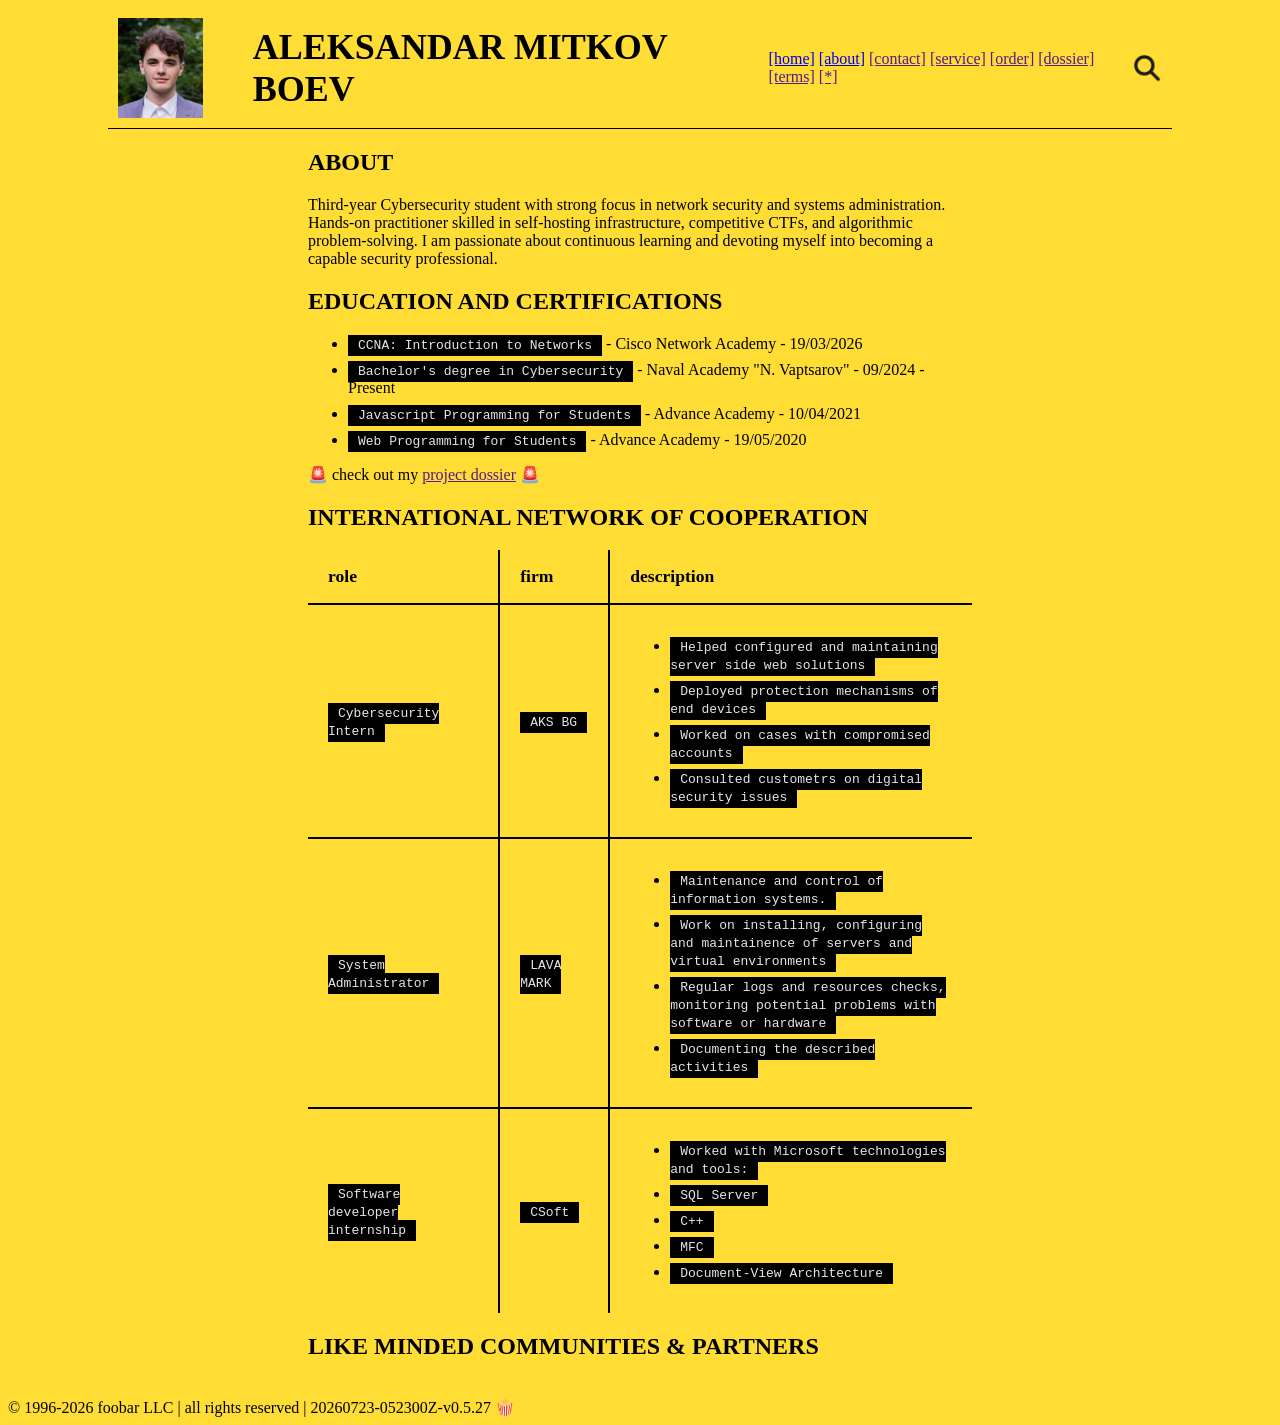
==== about.html @ 9f3da27f "added about.html" ====
<!DOCTYPE html>
<html lang="en">
    <head>
        <meta charset="UTF-8">
        <meta name="viewport" content="width=device-width, initial-scale=1.0">
        <title>Document</title>
        <link rel="stylesheet" href="./assets/css/style.css">
    </head>
    <body>
        <header>
            <div class="header-item logo">
                <img src="./assets/img/Aleksandar_Boev.png" alt="Aleksandar_Boev" class="logo-img">
                <span class="logo-text">Aleksandar Mitkov Boev</span>
            </div>
            <nav class "header-item">
                <ul>
                    <li class="nav-item"><a href="./index.html">[home]</a></li>
                    <li class="nav-item"><a href="./about.html">[about]</a></li>
                    <li class="nav-item"><a href="">[contact]</a></li>
                    <li class="nav-item"><a href="">[service]</a></li>
                    <li class="nav-item"><a href="">[order]</a></li>
                    <li class="nav-item"><a href="">[dossier]</a></li>
                    <li class="nav-item"><a href="">[terms]</a></li>
                    <li class="nav-item"><a href="">[*]</a></li>
                </ul>
                <img src="./assets/img/search.png" alt="search" class="nav-item search">
            </nav>
        </header>

        <div class="main">
            <h2>
                about
            </h2>
            <p class="main-about">
                Third-year Cybersecurity student with strong focus in network security and systems 
                administration. Hands-on practitioner skilled in self-hosting infrastructure, 
                competitive CTFs, and algorithmic problem-solving. I am passionate about continuous 
                learning and devoting myself into becoming a capable security professional.
            </p>  
            <h2>
                education and certifications
            </h2>
            <ul class="main-list">
                <li>
                    <code>CCNA: Introduction to Networks</code> - Cisco Network Academy - 19/03/2026
                </li>
                <li>
                    <code>Bachelor's degree in Cybersecurity</code> - Naval Academy "N. Vaptsarov" -
                    09/2024 - Present
                </li>
                <li><code>Javascript Programming for Students</code> - Advance Academy - 10/04/2021</li>
                <li><code>Web Programming for Students</code> - Advance Academy - 19/05/2020</li>
            </ul>
            <p>
                🚨 check out my <a href="">project dossier</a> 🚨
            </p>

            <h2>
                international network of cooperation
            </h2>
            <table class="main-work">
                <thead>
                    <tr>
                        <th>role</th>
                        <th>firm</th>
                        <th>description</th>
                    </tr>
                </thead>
                <tbody>
                    <tr>
                        <td>
                            <code>Cybersecurity Intern</code>
                        </td>
                        <td>
                            <code>
                                AKS BG
                            </code>
                        </td>
                        <td>
                            <ul>
                                <li>
                                    <code>
                                        Helped configured and maintaining server side web solutions
                                    </code>
                                </li>
                                <li>
                                    <code>
                                        Deployed protection mechanisms of end devices
                                    </code>
                                </li>
                                <li>
                                    <code>
                                        Worked on cases with compromised accounts
                                    </code>
                                </li>
                                <li>
                                    <code>
                                        Consulted custometrs on digital security issues
                                    </code>
                                </li>
                            </ul>
                        </td>
                    </tr>
                    <tr>
                        <td><code>System Administrator</code></td>
                        <td>
                            <code>LAVA MARK</code>
                        </td>
                        <td>
                            <ul>
                                <li>
                                    <code>
                                        Maintenance and control of information systems.
                                    </code>
                                </li>
                                <li>
                                    <code>
                                        Work on installing, configuring and maintainence of 
                                        servers and virtual environments
                                    </code>
                                </li>
                                <li>
                                    <code>Regular logs and resources checks, monitoring 
                                        potential problems with software or hardware</code>
                                </li>
                                <li>
                                    <code>
                                        Documenting the described activities
                                    </code>
                                </li>
                            </ul>
                        </td>
                    </tr>
                    <tr>
                        <td><code>Software developer internship</code></td>
                        <td>
                            <code>CSoft</code>
                        </td>
                        <td>
                            <ul>
                                <li><code>Worked with Microsoft technologies and tools:</code></li>
                                <li><code>SQL Server</code></li>
                                <li><code>C++</code></li>
                                <li><code>MFC</code></li>
                                <li><code>Document-View Architecture</code></li>
                            </ul>
                        </td>
                    </tr>
                </tbody>
            </table>

            <h2>
                like minded communities & Partners
            </h2>
            <img src="" alt="">
        </div>

        <footer>
            © 1996-2026 foobar LLC | all rights reserved | 20260723-052300Z-v0.5.27 🍿
        </footer>
        <script src="./assets/js/app.js"></script>
    </body>
</html>
---- assets/css/style.css ----
body {
    background: #ffdd35;
    color: #000000;
}
pre {
    margin-top: 1.6rem;
    margin-right: 0px;
    margin-bottom: 1rem;
    margin-left: 0px;
    padding: 1.6rem;
    tab-size: 2;
}
code {
    height: max-content;
    color: #ffdd35;
    padding: 3px 10px;
}
code, pre {
    background-color: #000;
    color: #e5e5e5;
}

header {
    display: flex;
    flex-direction: row;
    justify-content: space-between;
    align-items: center;
    max-width: 100%;
    height: 100px;
    margin: 0 100px 0 100px;
    padding: 10px;
    border-bottom: 1px solid #000;
}

header .logo {
    display: flex;
    align-items: center;
    justify-content: space-between;
}
header .logo .logo-text {
    text-transform: uppercase;
    font-weight: 900;
    font-size: 36px;
}
header .logo img {
    height: 100px;
    margin-right: 50px;
}

header nav {
    display: flex;
    flex-direction: row;
    align-items: center;
}
header nav ul li{
    display: inline;
}

header nav img {
    max-height: 30px;
} 

/* MAIN */

.main {
    max-width: 100%;
    margin: 0 300px;
    border-collapse: collapse;
}
.main li{
    margin: 8px 0;
}
.main h2 {
    text-transform: uppercase;
}

/* TABLE */
.main .main-work {
    width: 100%;
    border-collapse: collapse;
}

.main .main-work td,
.main .main-work th {
    border: 2px solid #000;
    padding: 16px 20px;
    text-align: left;
}

.main .main-work th:first-child,
.main .main-work td:first-child {
    border-left: none;
}

.main .main-work th:last-child,
.main .main-work td:last-child {
   border-right: none;
}

.main .main-work th {
    font-weight: bold;
    font-size: 1.1rem;
    color: #000;
    border-top: 0;
}

.main .main-work tr:last-child td {
    border-bottom: 0;
}
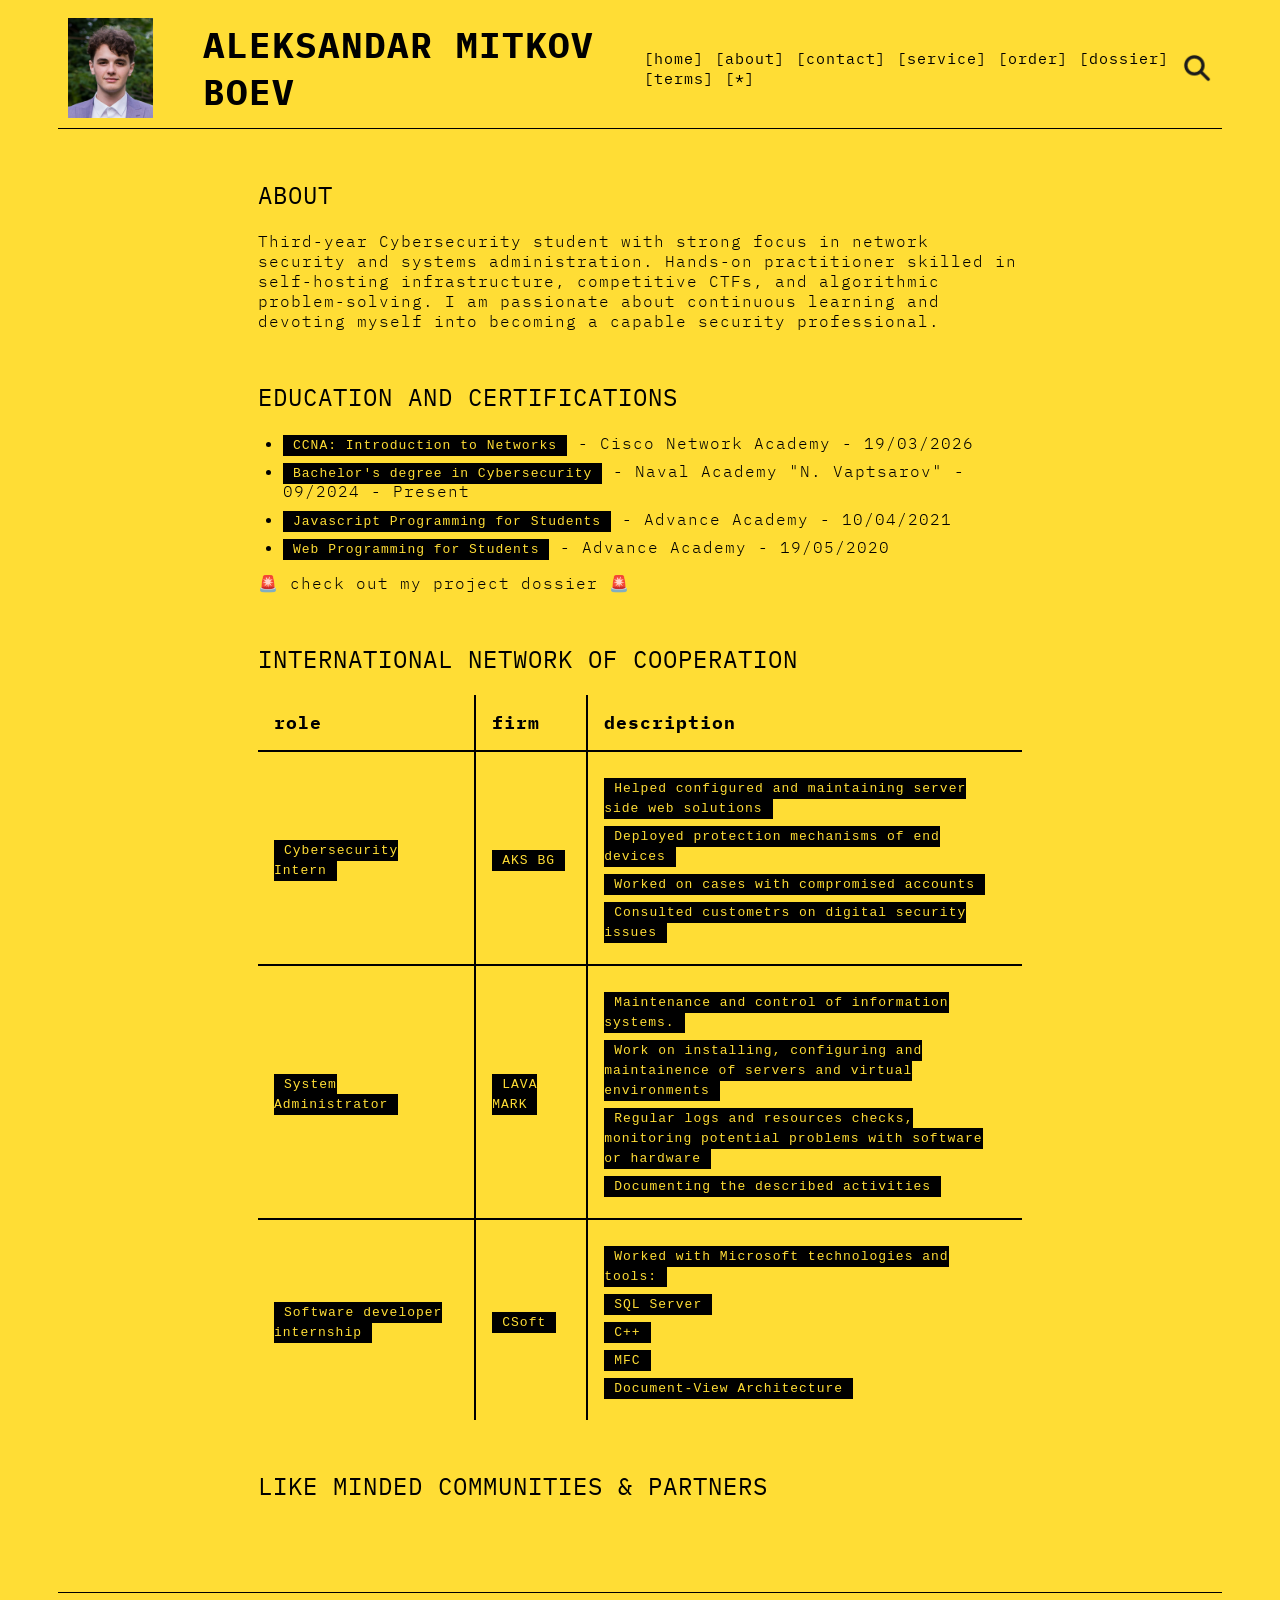
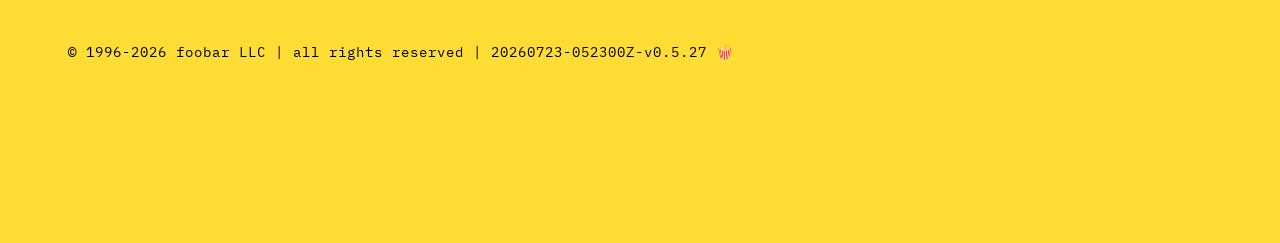
==== commit a9a5c636: "design changes" ====
--- a/about.html
+++ b/about.html
@@ -28,45 +28,49 @@
         </header>
 
         <div class="main">
-            <h2>
-                about
-            </h2>
-            <p class="main-about">
-                Third-year Cybersecurity student with strong focus in network security and systems 
-                administration. Hands-on practitioner skilled in self-hosting infrastructure, 
-                competitive CTFs, and algorithmic problem-solving. I am passionate about continuous 
-                learning and devoting myself into becoming a capable security professional.
-            </p>  
-            <h2>
-                education and certifications
-            </h2>
-            <ul class="main-list">
-                <li>
-                    <code>CCNA: Introduction to Networks</code> - Cisco Network Academy - 19/03/2026
-                </li>
-                <li>
-                    <code>Bachelor's degree in Cybersecurity</code> - Naval Academy "N. Vaptsarov" -
-                    09/2024 - Present
-                </li>
-                <li><code>Javascript Programming for Students</code> - Advance Academy - 10/04/2021</li>
-                <li><code>Web Programming for Students</code> - Advance Academy - 19/05/2020</li>
-            </ul>
-            <p>
-                🚨 check out my <a href="">project dossier</a> 🚨
-            </p>
-
-            <h2>
-                international network of cooperation
-            </h2>
-            <table class="main-work">
-                <thead>
-                    <tr>
-                        <th>role</th>
-                        <th>firm</th>
-                        <th>description</th>
-                    </tr>
-                </thead>
-                <tbody>
+            <div class="main-item main-about">
+                <h2>
+                    about
+                </h2>
+                <p>
+                    Third-year Cybersecurity student with strong focus in network security and systems 
+                    administration. Hands-on practitioner skilled in self-hosting infrastructure, 
+                    competitive CTFs, and algorithmic problem-solving. I am passionate about continuous 
+                    learning and devoting myself into becoming a capable security professional.
+                </p>  
+            </div>
+            <div class="main-item main-edu">
+                <h2>
+                    education and certifications
+                </h2>
+                <ul class="main-list">
+                    <li>
+                        <code>CCNA: Introduction to Networks</code> - Cisco Network Academy - 19/03/2026
+                    </li>
+                    <li>
+                        <code>Bachelor's degree in Cybersecurity</code> - Naval Academy "N. Vaptsarov" -
+                        09/2024 - Present
+                    </li>
+                    <li><code>Javascript Programming for Students</code> - Advance Academy - 10/04/2021</li>
+                    <li><code>Web Programming for Students</code> - Advance Academy - 19/05/2020</li>
+                </ul>
+                <p>
+                    🚨 check out my <a href="">project dossier</a> 🚨
+                </p>
+            </div>
+            <div class="main-item main-work">
+                <h2>
+                    international network of cooperation
+                </h2>
+                <table>
+                    <thead>
+                        <tr>
+                            <th>role</th>
+                            <th>firm</th>
+                            <th>description</th>
+                        </tr>
+                    </thead>
+                    <tbody>
                     <tr>
                         <td>
                             <code>Cybersecurity Intern</code>
@@ -147,12 +151,14 @@
                         </td>
                     </tr>
                 </tbody>
-            </table>
-
-            <h2>
-                like minded communities & Partners
-            </h2>
-            <img src="" alt="">
+                </table>
+            </div>
+            <div class="main-item">
+                <h2>
+                    like minded communities & Partners
+                </h2>
+                <img src="" alt="">
+            </div>
         </div>
 
         <footer>
--- a/assets/css/style.css
+++ b/assets/css/style.css
@@ -1,35 +1,52 @@
+@import url('https://fonts.googleapis.com/css2?family=IBM+Plex+Mono:ital,wght@0,100;0,200;0,300;0,400;0,500;0,600;0,700;1,100;1,200;1,300;1,400;1,500;1,600;1,700&family=Space+Mono:ital,wght@0,400;0,700;1,400;1,700&display=swap');
 body {
     background: #ffdd35;
-    color: #000000;
+    color: #000;
+    font-family: "IBM Plex Mono", monospace;
+    letter-spacing: .0625em;
+}
+a { 
+    text-decoration: none;
+    color: inherit;
+}
+code, pre {
+    background-color: #000;
+}
+
+code {
+    height: max-content;
+    color: #ffdd35;
+    padding: 3px 10px;
 }
 pre {
     margin-top: 1.6rem;
     margin-right: 0px;
     margin-bottom: 1rem;
     margin-left: 0px;
-    padding: 1.6rem;
+    padding: 0 1.6rem;
     tab-size: 2;
+    height: max-content;
+    
 }
-code {
+pre code {
+    letter-spacing: 0;
+    color: #e5e5e5!important;
+    padding: 0;
     height: max-content;
-    color: #ffdd35;
-    padding: 3px 10px;
 }
-code, pre {
-    background-color: #000;
-    color: #e5e5e5;
-}
-
 header {
     display: flex;
     flex-direction: row;
     justify-content: space-between;
     align-items: center;
+    border-bottom: 1px solid #000;
+}
+header,
+footer {
     max-width: 100%;
     height: 100px;
-    margin: 0 100px 0 100px;
+    margin: 0 50px;
     padding: 10px;
-    border-bottom: 1px solid #000;
 }
 
 header .logo {
@@ -48,62 +65,88 @@
 }
 
 header nav {
+    font-size: 16px;
     display: flex;
     flex-direction: row;
     align-items: center;
 }
 header nav ul li{
+    font-size: 15px !important;
+    letter-spacing: 1;
     display: inline;
 }
 
 header nav img {
     max-height: 30px;
+    margin-left: 10px;
 } 
 
 /* MAIN */
-
 .main {
+    font-weight: 300;
     max-width: 100%;
-    margin: 0 300px;
+    margin: 0 250px;
     border-collapse: collapse;
 }
-.main li{
+.main ul {
+    margin: 0 25px;
+    padding: 0;
+}
+.main ul li{
     margin: 8px 0;
 }
 .main h2 {
+    font-weight: normal;
     text-transform: uppercase;
 }
 
+.main .main-item {
+    margin-top: 50px;
+}
 /* TABLE */
-.main .main-work {
+.main .main-work table {
     width: 100%;
     border-collapse: collapse;
 }
 
-.main .main-work td,
-.main .main-work th {
+.main .main-work table td,
+.main .main-work table th {
     border: 2px solid #000;
-    padding: 16px 20px;
+    padding: 1rem;
     text-align: left;
 }
 
-.main .main-work th:first-child,
-.main .main-work td:first-child {
+.main .main-work table td ul {
+    margin: 0;
+    padding: 0;
+    list-style: none;
+}
+
+.main .main-work table th:first-child,
+.main .main-work table td:first-child {
     border-left: none;
 }
 
-.main .main-work th:last-child,
-.main .main-work td:last-child {
+.main .main-work table th:last-child,
+.main .main-work table td:last-child {
    border-right: none;
 }
 
-.main .main-work th {
+.main .main-work table th {
     font-weight: bold;
     font-size: 1.1rem;
     color: #000;
     border-top: 0;
 }
 
-.main .main-work tr:last-child td {
+.main .main-work table tr:last-child td {
     border-bottom: 0;
 }
+
+
+footer {
+    margin: 50px;
+    padding: 50px 10px;
+    font-size: 14px;
+    border-top: 1px solid #000;
+}
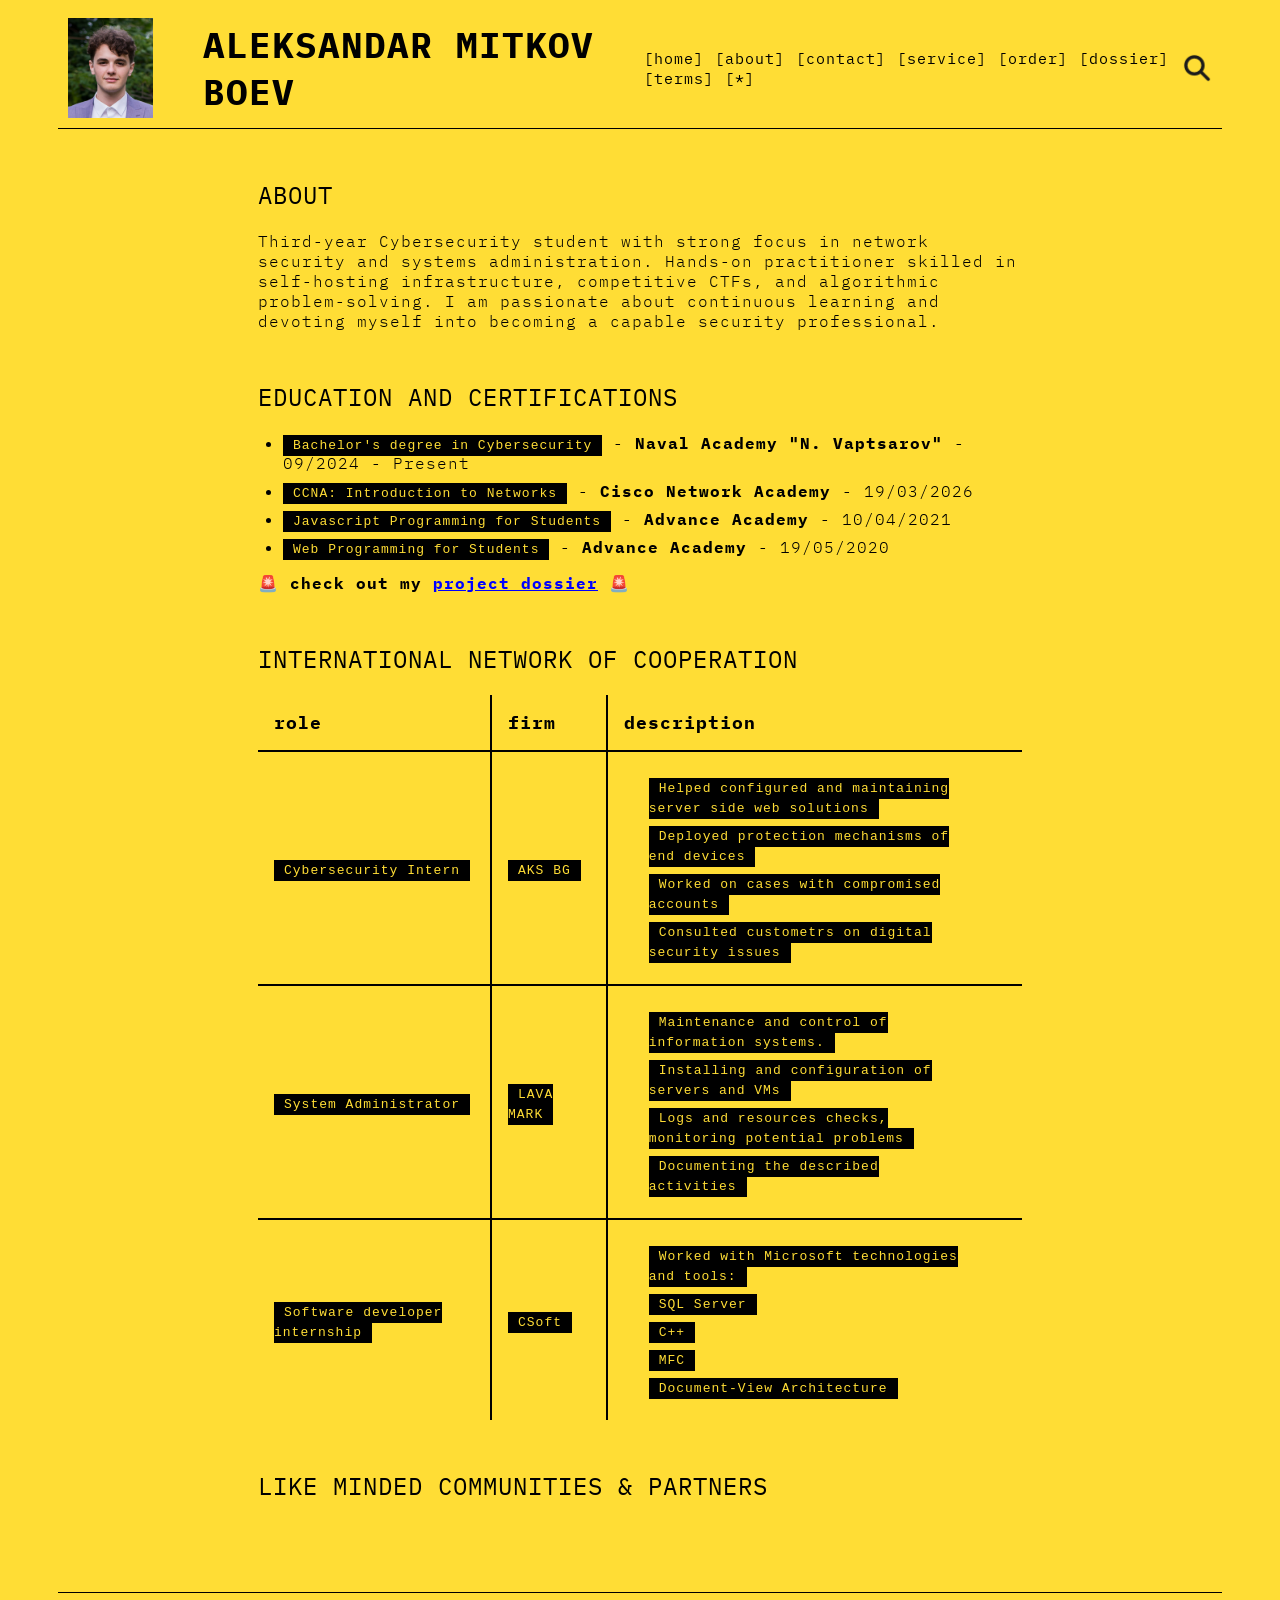
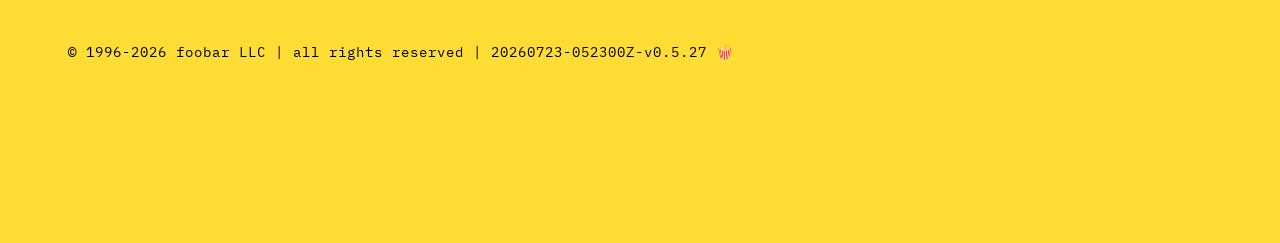
==== commit d613aa6c: "created projects page" ====
--- a/about.html
+++ b/about.html
@@ -45,17 +45,19 @@
                 </h2>
                 <ul class="main-list">
                     <li>
-                        <code>CCNA: Introduction to Networks</code> - Cisco Network Academy - 19/03/2026
+                        <code>Bachelor's degree in Cybersecurity</code> - <b>Naval Academy "N. Vaptsarov"</b> -
+                        09/2024 - Present
                     </li>
                     <li>
-                        <code>Bachelor's degree in Cybersecurity</code> - Naval Academy "N. Vaptsarov" -
-                        09/2024 - Present
+                        <code>CCNA: Introduction to Networks</code> - <b>Cisco Network Academy</b> - 19/03/2026
                     </li>
-                    <li><code>Javascript Programming for Students</code> - Advance Academy - 10/04/2021</li>
-                    <li><code>Web Programming for Students</code> - Advance Academy - 19/05/2020</li>
+                    <li><code>Javascript Programming for Students</code> - <b>Advance Academy</b> - 10/04/2021</li>
+                    <li><code>Web Programming for Students</code> - <b>Advance Academy</b> - 19/05/2020</li>
                 </ul>
                 <p>
-                    🚨 check out my <a href="">project dossier</a> 🚨
+                    <b>
+                        🚨 check out my <a style="text-decoration: underline;color: blue;" href="./projects.html">project dossier</a> 🚨
+                    </b>
                 </p>
             </div>
             <div class="main-item main-work">
@@ -71,86 +73,86 @@
                         </tr>
                     </thead>
                     <tbody>
-                    <tr>
-                        <td>
-                            <code>Cybersecurity Intern</code>
-                        </td>
-                        <td>
-                            <code>
-                                AKS BG
-                            </code>
-                        </td>
-                        <td>
-                            <ul>
-                                <li>
-                                    <code>
-                                        Helped configured and maintaining server side web solutions
-                                    </code>
-                                </li>
-                                <li>
-                                    <code>
-                                        Deployed protection mechanisms of end devices
-                                    </code>
-                                </li>
-                                <li>
-                                    <code>
-                                        Worked on cases with compromised accounts
-                                    </code>
-                                </li>
-                                <li>
-                                    <code>
-                                        Consulted custometrs on digital security issues
-                                    </code>
-                                </li>
-                            </ul>
-                        </td>
-                    </tr>
-                    <tr>
-                        <td><code>System Administrator</code></td>
-                        <td>
-                            <code>LAVA MARK</code>
-                        </td>
-                        <td>
-                            <ul>
-                                <li>
-                                    <code>
-                                        Maintenance and control of information systems.
-                                    </code>
-                                </li>
-                                <li>
-                                    <code>
-                                        Work on installing, configuring and maintainence of 
-                                        servers and virtual environments
-                                    </code>
-                                </li>
-                                <li>
-                                    <code>Regular logs and resources checks, monitoring 
-                                        potential problems with software or hardware</code>
-                                </li>
-                                <li>
-                                    <code>
-                                        Documenting the described activities
-                                    </code>
-                                </li>
-                            </ul>
-                        </td>
-                    </tr>
-                    <tr>
-                        <td><code>Software developer internship</code></td>
-                        <td>
-                            <code>CSoft</code>
-                        </td>
-                        <td>
-                            <ul>
-                                <li><code>Worked with Microsoft technologies and tools:</code></li>
-                                <li><code>SQL Server</code></li>
-                                <li><code>C++</code></li>
-                                <li><code>MFC</code></li>
-                                <li><code>Document-View Architecture</code></li>
-                            </ul>
-                        </td>
-                    </tr>
-                </tbody>
+                        <tr>
+                            <td>
+                                <code>Cybersecurity Intern</code>
+                            </td>
+                            <td>
+                                <code>
+                                    AKS BG
+                                </code>
+                            </td>
+                            <td>
+                                <ul>
+                                    <li>
+                                        <code>
+                                            Helped configured and maintaining server side web solutions
+                                        </code>
+                                    </li>
+                                    <li>
+                                        <code>
+                                            Deployed protection mechanisms of end devices
+                                        </code>
+                                    </li>
+                                    <li>
+                                        <code>
+                                            Worked on cases with compromised accounts
+                                        </code>
+                                    </li>
+                                    <li>
+                                        <code>
+                                            Consulted custometrs on digital security issues
+                                        </code>
+                                    </li>
+                                </ul>
+                            </td>
+                        </tr>
+                        <tr>
+                            <td><code>System Administrator</code></td>
+                            <td>
+                                <code>LAVA MARK</code>
+                            </td>
+                            <td>
+                                <ul>
+                                    <li>
+                                        <code>
+                                            Maintenance and control of information systems.
+                                        </code>
+                                    </li>
+                                    <li>
+                                        <code>
+                                            Installing and configuration of servers and VMs 
+                                        </code>
+                                    </li>
+                                    <li>
+                                        <code>
+                                            Logs and resources checks, monitoring potential problems
+                                        </code>
+                                    </li>
+                                    <li>
+                                        <code>
+                                            Documenting the described activities
+                                        </code>
+                                    </li>
+                                </ul>
+                            </td>
+                        </tr>
+                        <tr>
+                            <td><code>Software developer internship</code></td>
+                            <td>
+                                <code>CSoft</code>
+                            </td>
+                            <td>
+                                <ul>
+                                    <li><code>Worked with Microsoft technologies and tools:</code></li>
+                                    <li><code>SQL Server</code></li>
+                                    <li><code>C++</code></li>
+                                    <li><code>MFC</code></li>
+                                    <li><code>Document-View Architecture</code></li>
+                                </ul>
+                            </td>
+                        </tr>
+                    </tbody>
                 </table>
             </div>
             <div class="main-item">
--- a/assets/css/style.css
+++ b/assets/css/style.css
@@ -4,10 +4,6 @@
     color: #000;
     font-family: "IBM Plex Mono", monospace;
     letter-spacing: .0625em;
-}
-a { 
-    text-decoration: none;
-    color: inherit;
 }
 code, pre {
     background-color: #000;
@@ -19,14 +15,8 @@
     padding: 3px 10px;
 }
 pre {
-    margin-top: 1.6rem;
-    margin-right: 0px;
-    margin-bottom: 1rem;
-    margin-left: 0px;
+    margin-top: 20px;
     padding: 0 1.6rem;
-    tab-size: 2;
-    height: max-content;
-    
 }
 pre code {
     letter-spacing: 0;
@@ -40,6 +30,10 @@
     justify-content: space-between;
     align-items: center;
     border-bottom: 1px solid #000;
+}
+header a {
+    text-decoration: none;
+    color: inherit;
 }
 header,
 footer {
@@ -89,7 +83,7 @@
     border-collapse: collapse;
 }
 .main ul {
-    margin: 0 25px;
+    margin: 0 25px 0 25px!important;
     padding: 0;
 }
 .main ul li{
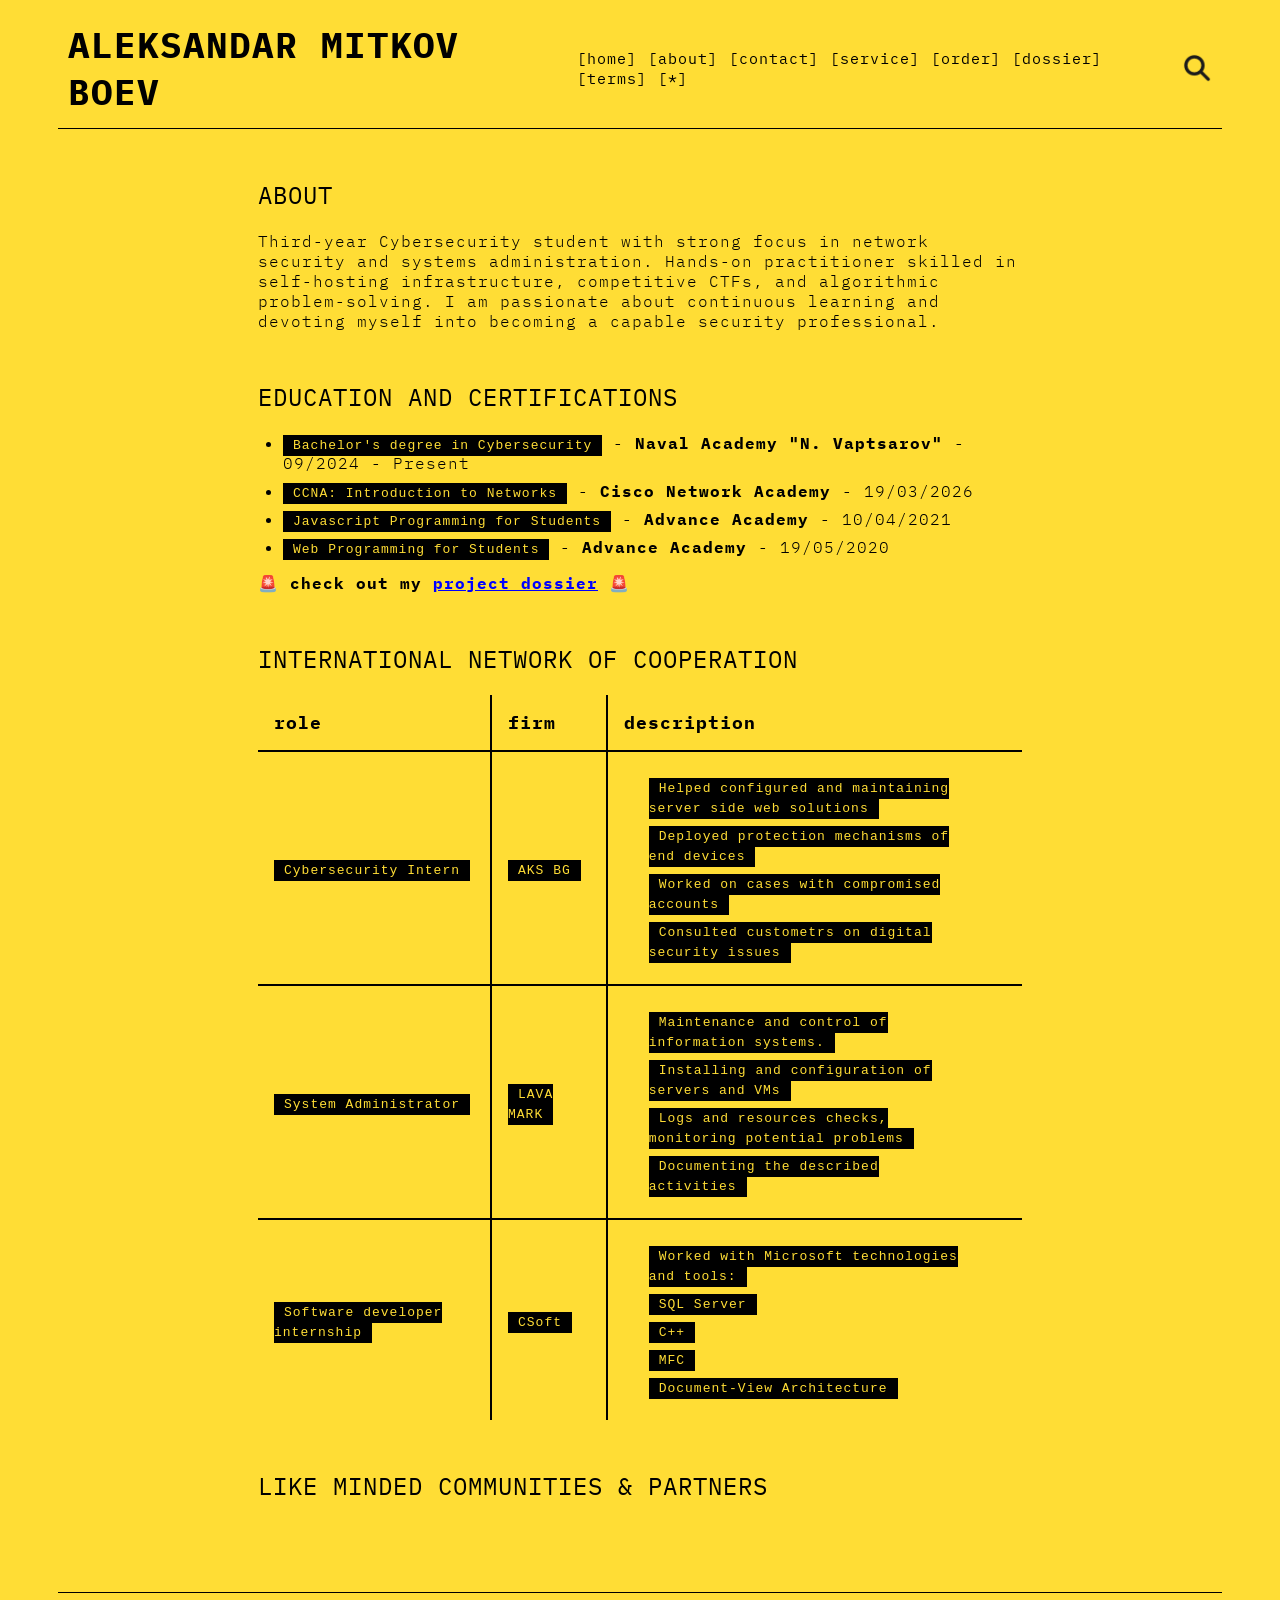
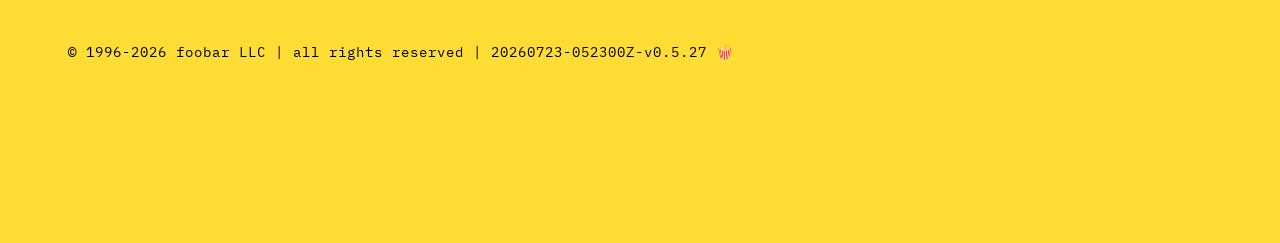
==== commit 114b623b: "remove profile image for a bit" ====
--- a/about.html
+++ b/about.html
@@ -9,14 +9,13 @@
     <body>
         <header>
             <div class="header-item logo">
-                <img src="./assets/img/Aleksandar_Boev.png" alt="Aleksandar_Boev" class="logo-img">
                 <span class="logo-text">Aleksandar Mitkov Boev</span>
             </div>
             <nav class "header-item">
                 <ul>
                     <li class="nav-item"><a href="./index.html">[home]</a></li>
                     <li class="nav-item"><a href="./about.html">[about]</a></li>
-                    <li class="nav-item"><a href="">[contact]</a></li>
+                    <li class="nav-item"><a href="./contact.html">[contact]</a></li>
                     <li class="nav-item"><a href="">[service]</a></li>
                     <li class="nav-item"><a href="">[order]</a></li>
                     <li class="nav-item"><a href="">[dossier]</a></li>
@@ -28,6 +27,7 @@
         </header>
 
         <div class="main">
+            <!-- <img src="./assets/img/Aleksandar_Boev.png" alt="Aleksandar_Boev" class="profile"> -->
             <div class="main-item main-about">
                 <h2>
                     about
--- a/assets/css/style.css
+++ b/assets/css/style.css
@@ -48,11 +48,13 @@
     align-items: center;
     justify-content: space-between;
 }
+
 header .logo .logo-text {
     text-transform: uppercase;
     font-weight: 900;
     font-size: 36px;
 }
+
 header .logo img {
     height: 100px;
     margin-right: 50px;
@@ -82,6 +84,10 @@
     margin: 0 250px;
     border-collapse: collapse;
 }
+.main .main-item {
+    margin-top: 50px;
+    max-width: 100%
+}
 .main ul {
     margin: 0 25px 0 25px!important;
     padding: 0;
@@ -94,9 +100,6 @@
     text-transform: uppercase;
 }
 
-.main .main-item {
-    margin-top: 50px;
-}
 /* TABLE */
 .main .main-work table {
     width: 100%;
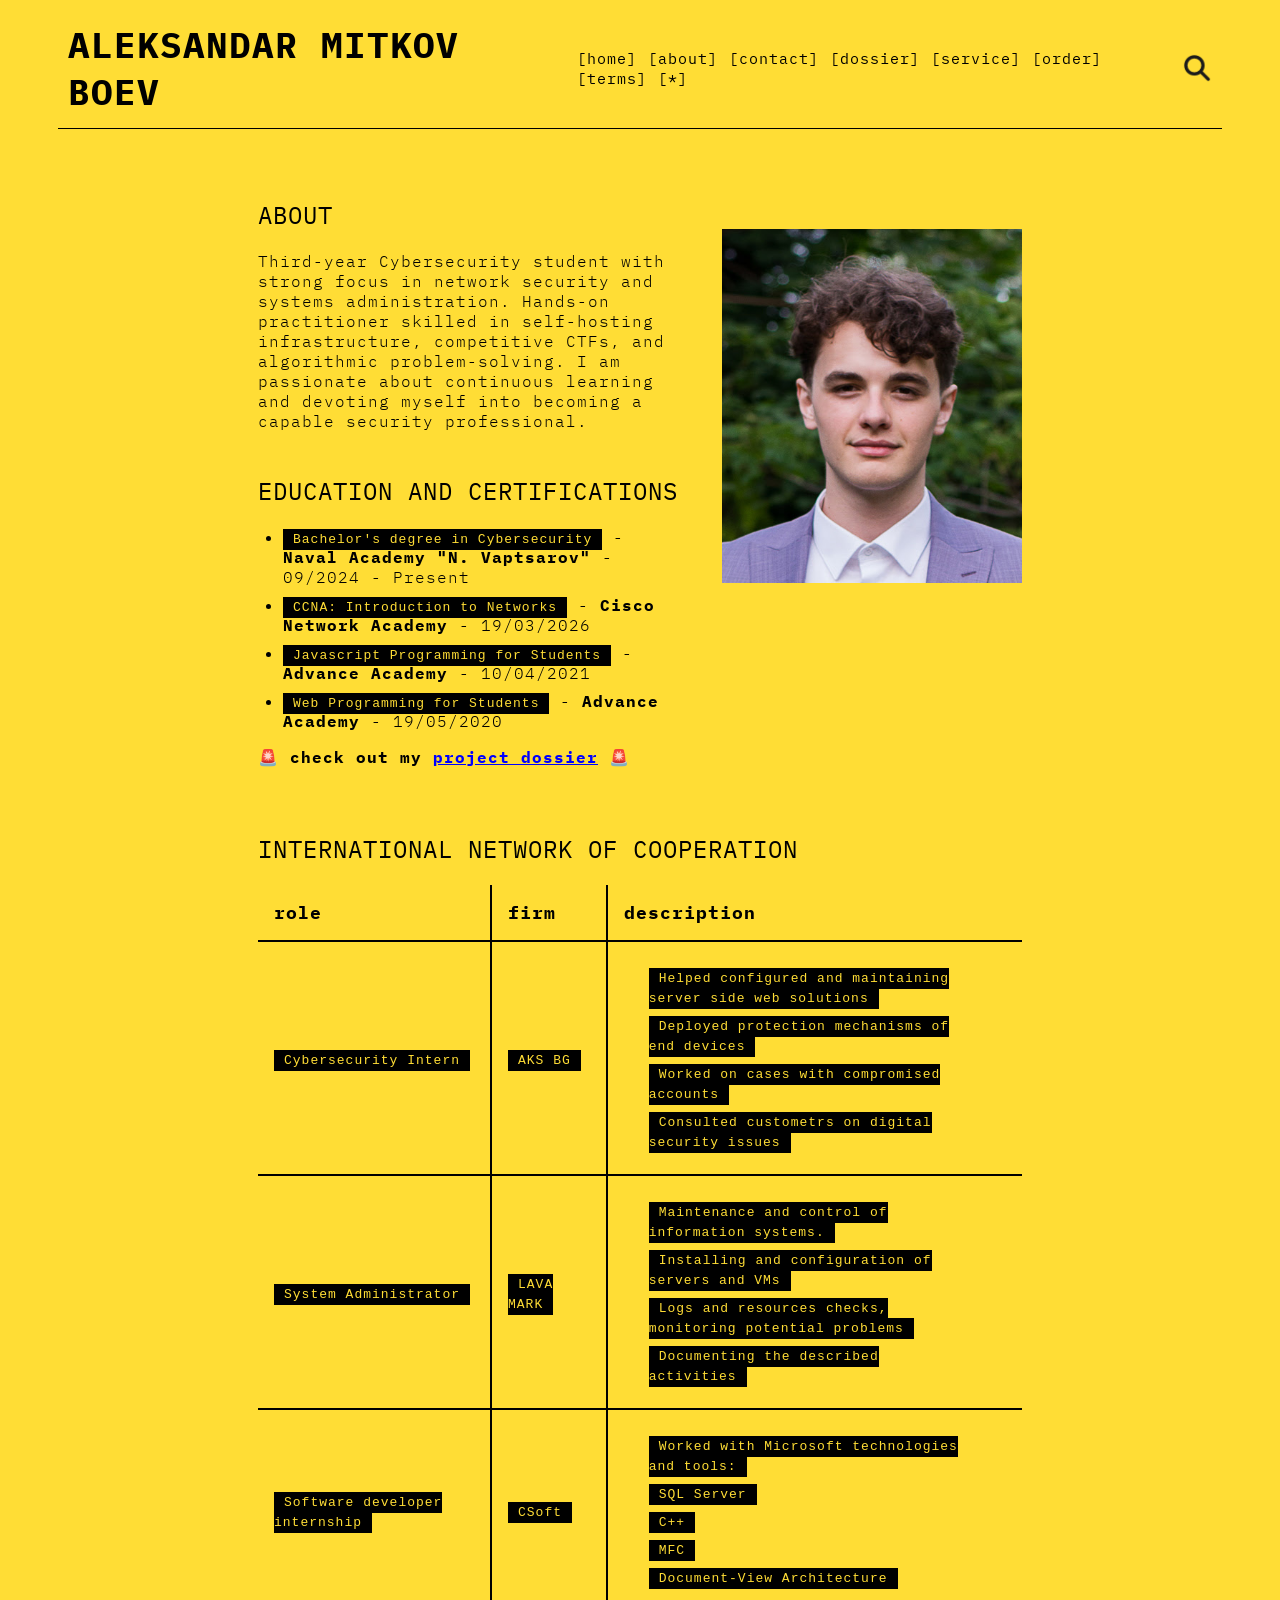
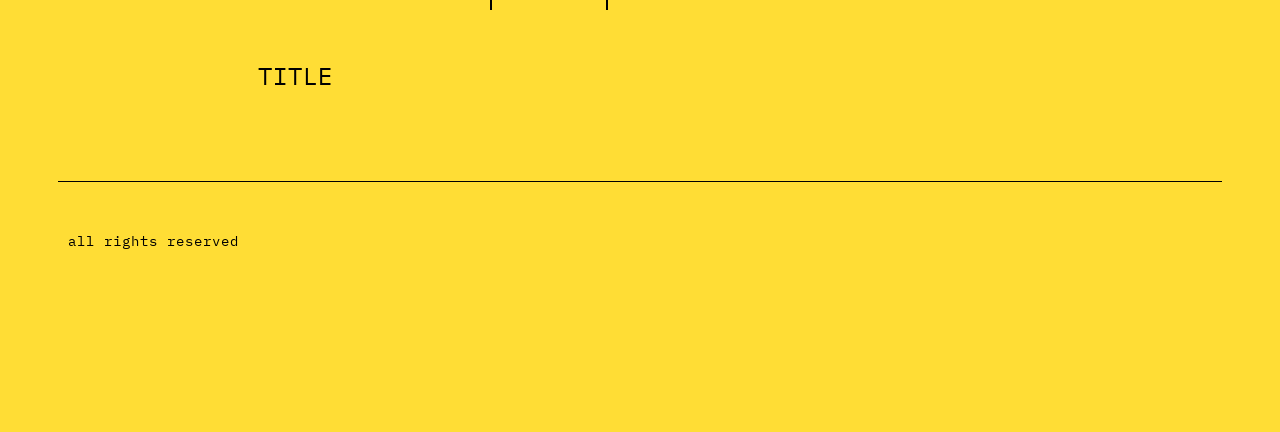
==== commit 2e82c2ce: "added a wrapper in about" ====
--- a/about.html
+++ b/about.html
@@ -16,9 +16,9 @@
                     <li class="nav-item"><a href="./index.html">[home]</a></li>
                     <li class="nav-item"><a href="./about.html">[about]</a></li>
                     <li class="nav-item"><a href="./contact.html">[contact]</a></li>
+                    <li class="nav-item"><a href="./projects.html">[dossier]</a></li>
                     <li class="nav-item"><a href="">[service]</a></li>
                     <li class="nav-item"><a href="">[order]</a></li>
-                    <li class="nav-item"><a href="">[dossier]</a></li>
                     <li class="nav-item"><a href="">[terms]</a></li>
                     <li class="nav-item"><a href="">[*]</a></li>
                 </ul>
@@ -27,38 +27,44 @@
         </header>
 
         <div class="main">
-            <!-- <img src="./assets/img/Aleksandar_Boev.png" alt="Aleksandar_Boev" class="profile"> -->
-            <div class="main-item main-about">
-                <h2>
-                    about
-                </h2>
-                <p>
-                    Third-year Cybersecurity student with strong focus in network security and systems 
-                    administration. Hands-on practitioner skilled in self-hosting infrastructure, 
-                    competitive CTFs, and algorithmic problem-solving. I am passionate about continuous 
-                    learning and devoting myself into becoming a capable security professional.
-                </p>  
-            </div>
-            <div class="main-item main-edu">
-                <h2>
-                    education and certifications
-                </h2>
-                <ul class="main-list">
-                    <li>
-                        <code>Bachelor's degree in Cybersecurity</code> - <b>Naval Academy "N. Vaptsarov"</b> -
-                        09/2024 - Present
-                    </li>
-                    <li>
-                        <code>CCNA: Introduction to Networks</code> - <b>Cisco Network Academy</b> - 19/03/2026
-                    </li>
-                    <li><code>Javascript Programming for Students</code> - <b>Advance Academy</b> - 10/04/2021</li>
-                    <li><code>Web Programming for Students</code> - <b>Advance Academy</b> - 19/05/2020</li>
-                </ul>
-                <p>
-                    <b>
-                        🚨 check out my <a style="text-decoration: underline;color: blue;" href="./projects.html">project dossier</a> 🚨
-                    </b>
-                </p>
+            <div class="main-item wrapper">
+                <div class="main-content">
+                    <div class="main-about">
+                        <h2>
+                            about
+                        </h2>
+                        <span>
+                            Third-year Cybersecurity student with strong focus in network security and 
+                            systems administration. Hands-on practitioner skilled in self-hosting 
+                            infrastructure, competitive CTFs, and algorithmic problem-solving. I am 
+                            passionate about continuous learning and devoting myself into becoming a 
+                            capable security professional.
+                        </span>  
+
+                    </div>
+                    <div class="main-edu">
+                        <h2>
+                            education and certifications
+                        </h2>
+                        <ul class="main-list">
+                            <li>
+                                <code>Bachelor's degree in Cybersecurity</code> - <b>Naval Academy "N. Vaptsarov"</b> -
+                                09/2024 - Present
+                            </li>
+                            <li>
+                                <code>CCNA: Introduction to Networks</code> - <b>Cisco Network Academy</b> - 19/03/2026
+                            </li>
+                            <li><code>Javascript Programming for Students</code> - <b>Advance Academy</b> - 10/04/2021</li>
+                            <li><code>Web Programming for Students</code> - <b>Advance Academy</b> - 19/05/2020</li>
+                        </ul>
+                        <p>
+                            <b>
+                                🚨 check out my <a style="text-decoration: underline;color: blue;" href="./projects.html">project dossier</a> 🚨
+                            </b>
+                        </p>
+                    </div>
+                </div>
+                <img src="./assets/img/Aleksandar_Boev.png" alt="Aleksandar_Boev" class="profile">
             </div>
             <div class="main-item main-work">
                 <h2>
@@ -157,14 +163,14 @@
             </div>
             <div class="main-item">
                 <h2>
-                    like minded communities & Partners
+                   TITLE 
                 </h2>
                 <img src="" alt="">
             </div>
         </div>
 
         <footer>
-            © 1996-2026 foobar LLC | all rights reserved | 20260723-052300Z-v0.5.27 🍿
+            all rights reserved 
         </footer>
         <script src="./assets/js/app.js"></script>
     </body>
--- a/assets/css/style.css
+++ b/assets/css/style.css
@@ -24,6 +24,8 @@
     padding: 0;
     height: max-content;
 }
+
+/* HEADER */
 header {
     display: flex;
     flex-direction: row;
@@ -100,7 +102,26 @@
     text-transform: uppercase;
 }
 
-/* TABLE */
+.main .wrapper{
+    display: flex;
+    flex-direction: row;
+    align-items: flex-start;
+    gap: 2rem;
+}
+
+.main .wrapper .main-content{
+    display: flex;
+    flex-direction: column;
+    gap: 1.5rem;
+    flex: 1;
+}
+
+.main .wrapper .profile { 
+    margin-top: 50px;
+    max-width: 300px;
+    width: 100%;
+    height: auto;
+}
 .main .main-work table {
     width: 100%;
     border-collapse: collapse;
